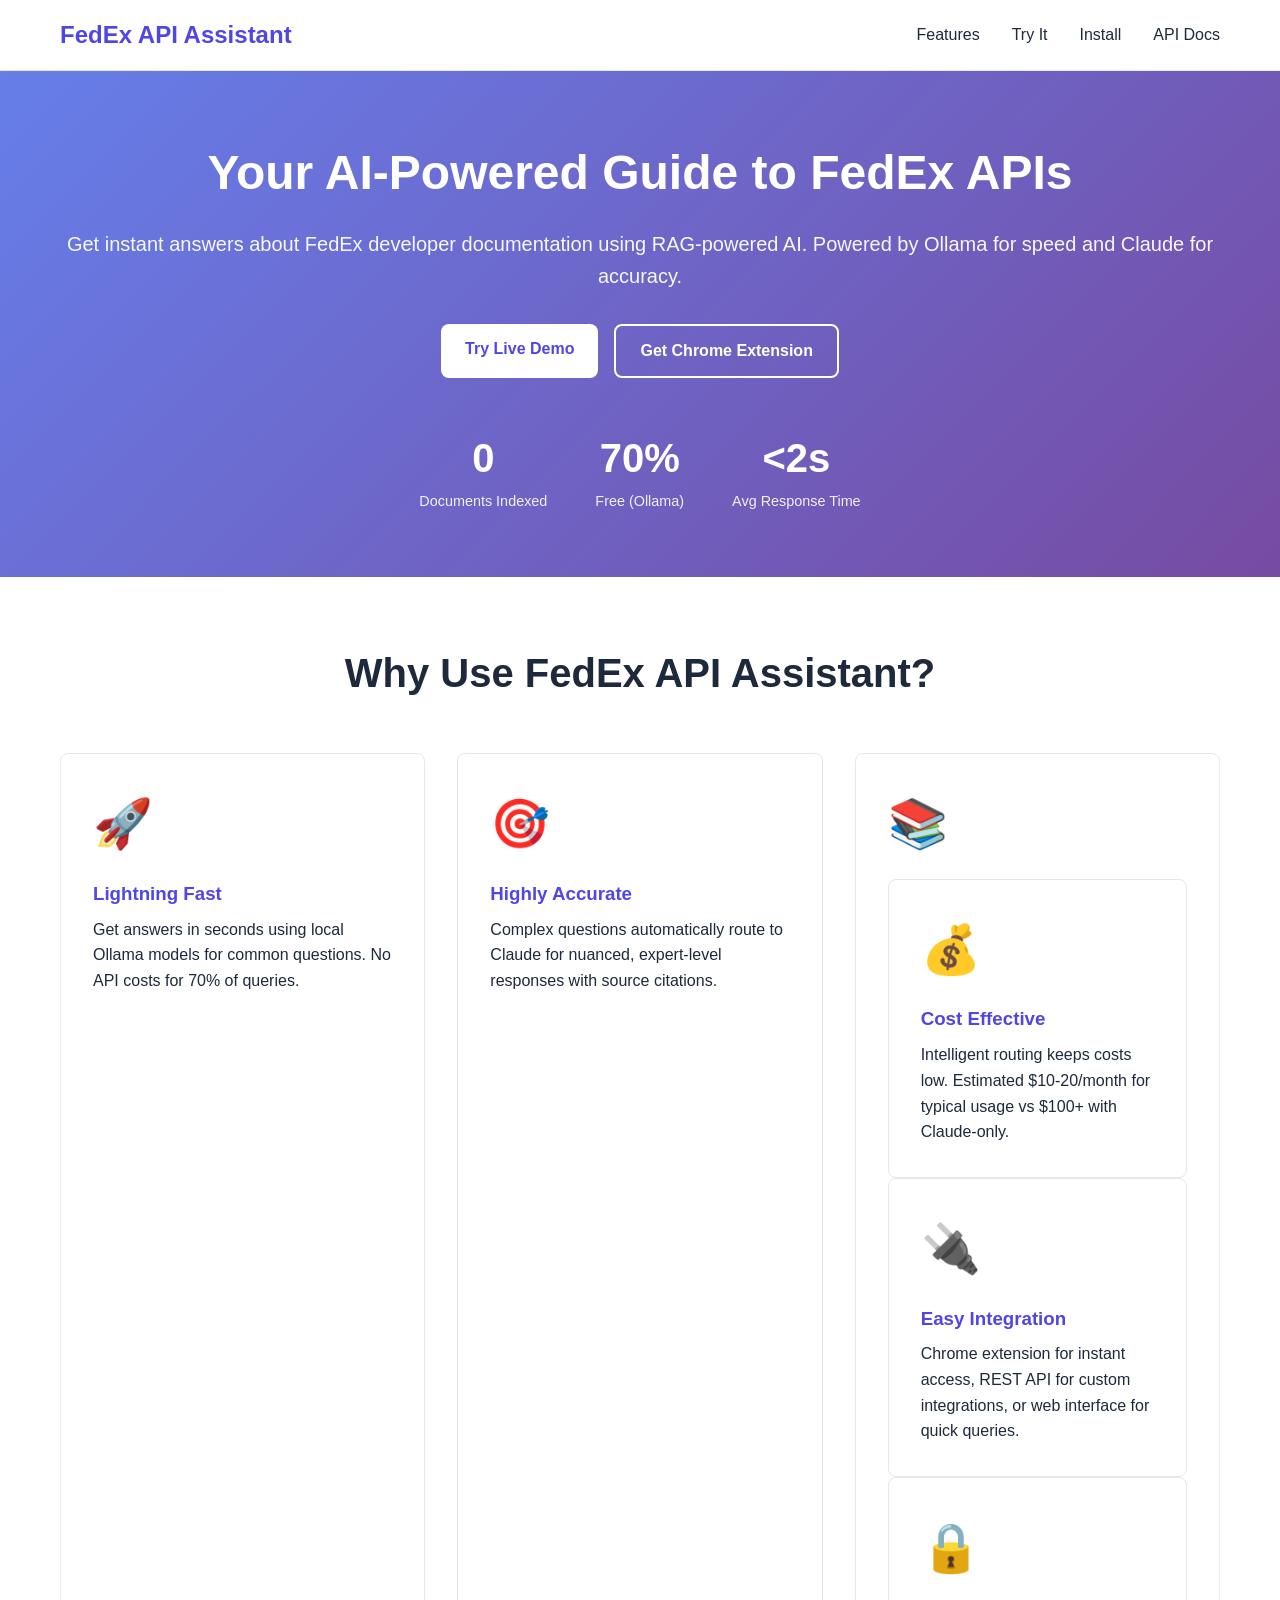
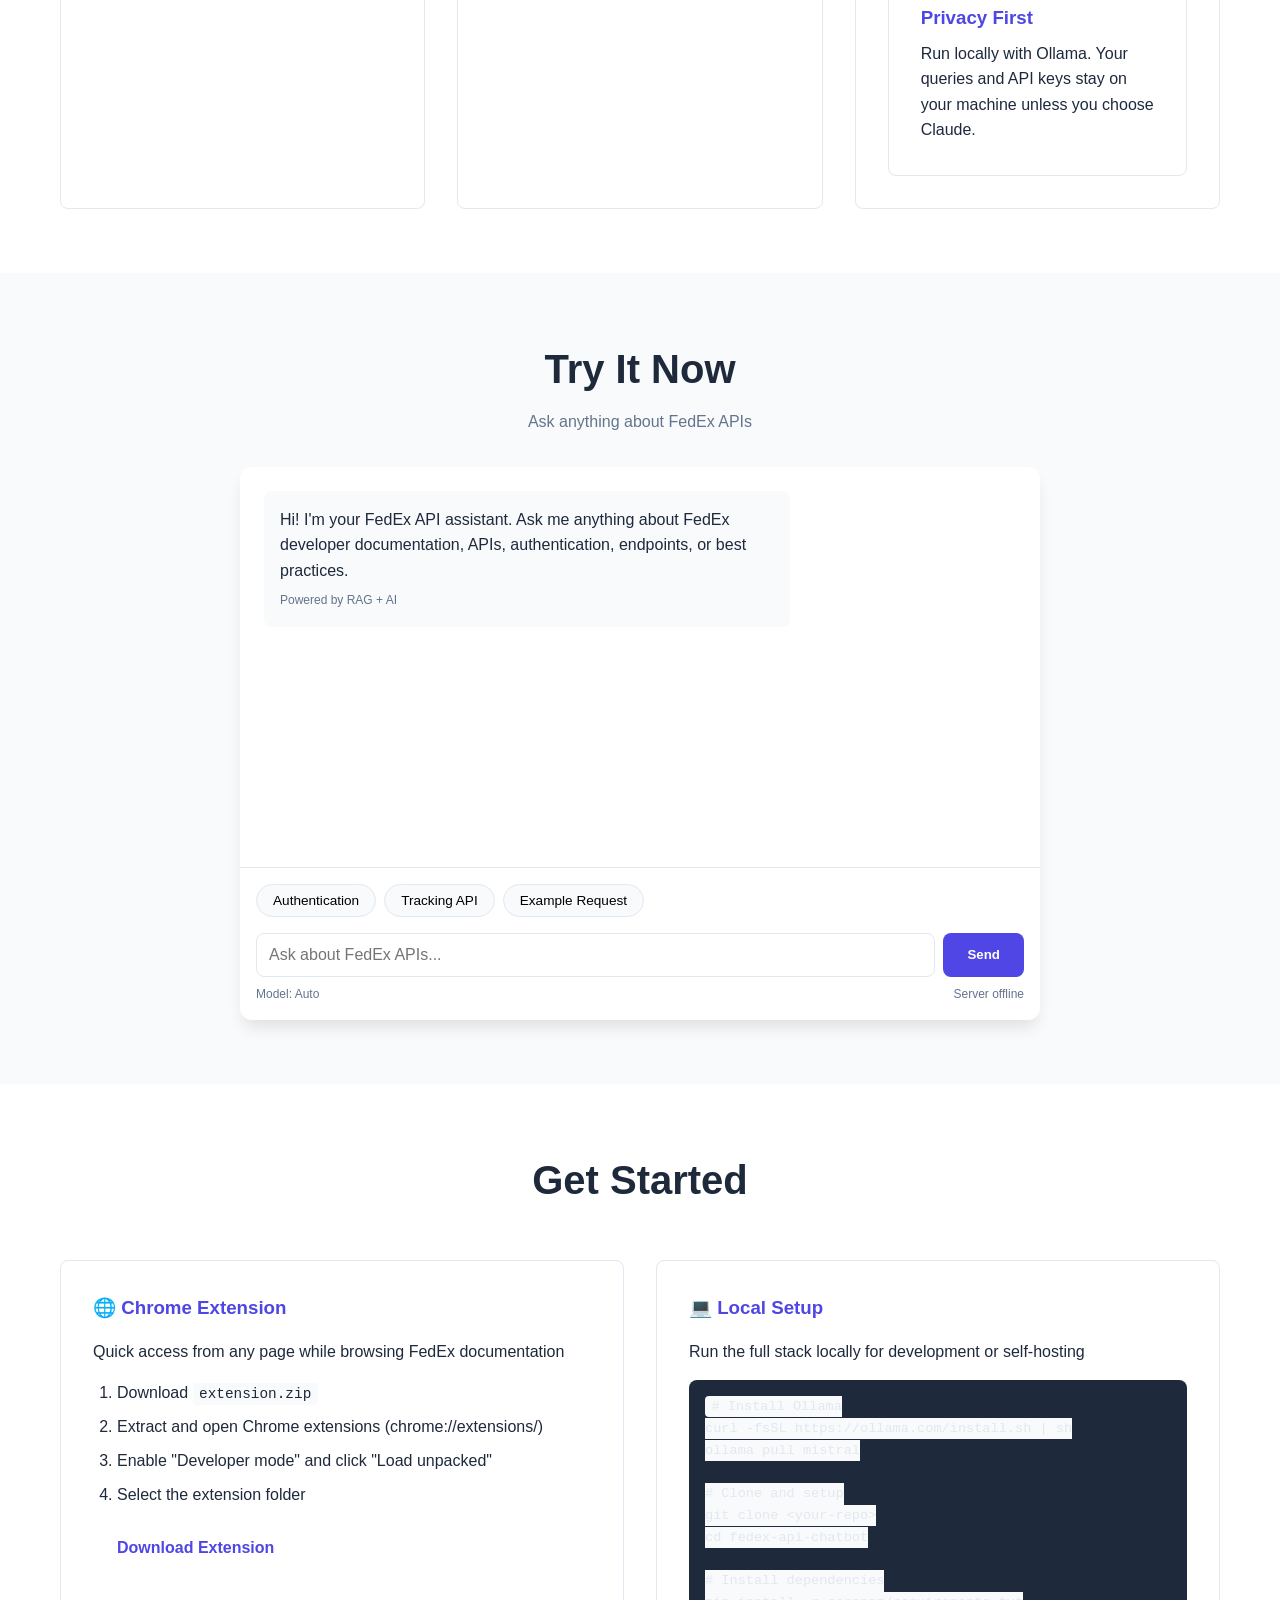
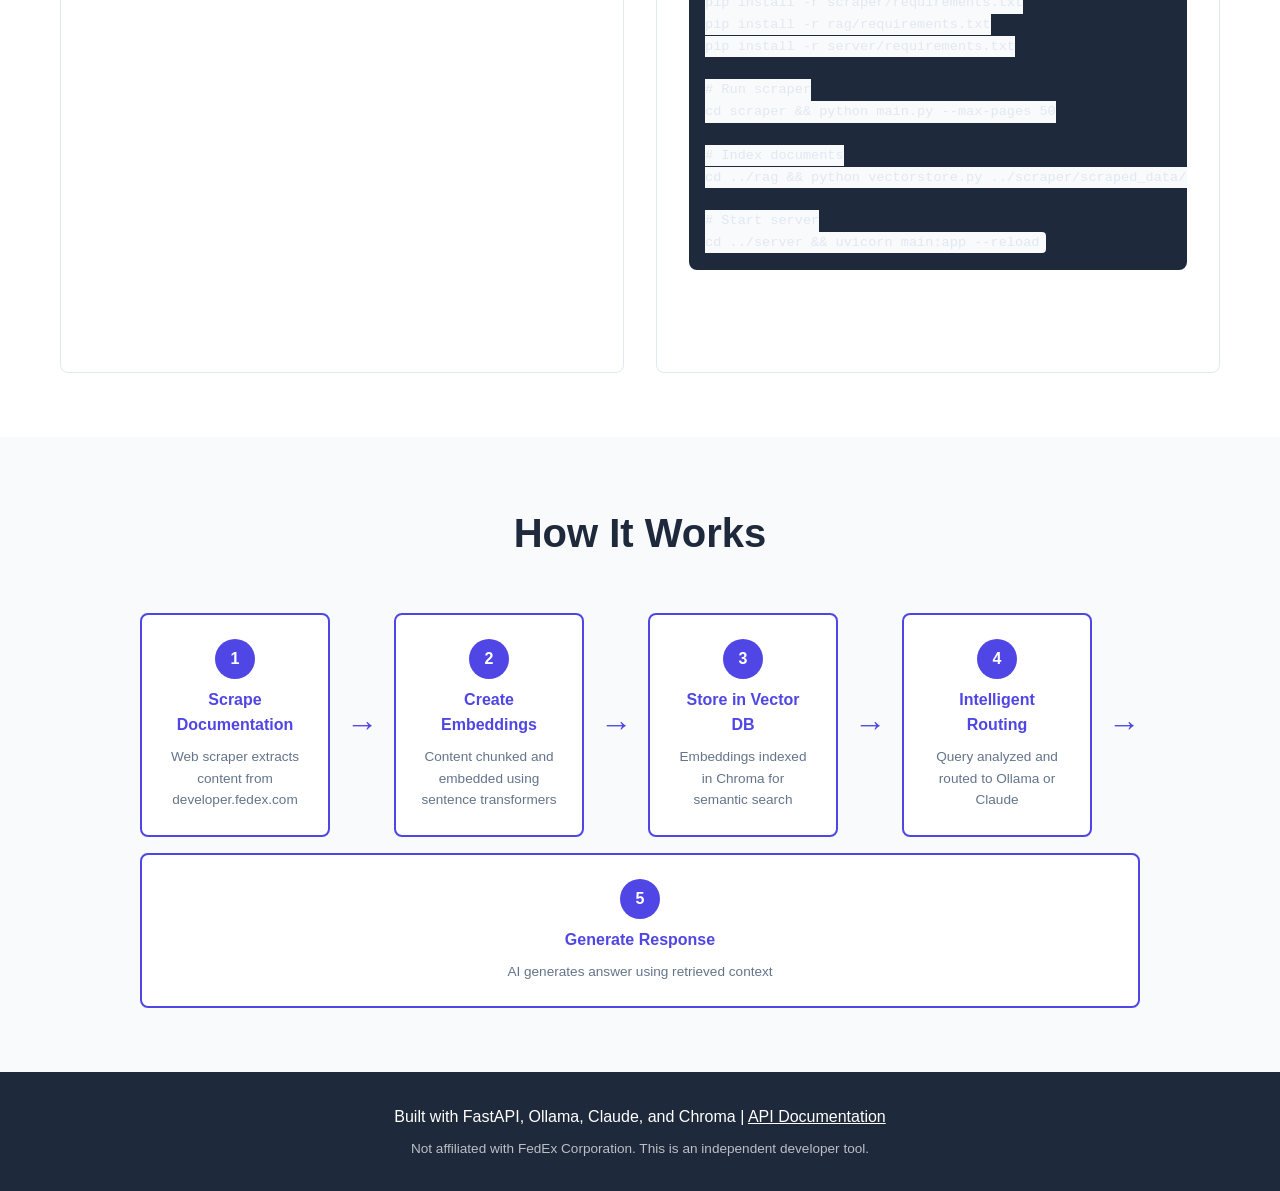
==== portal/index.html @ d1d03eff "Initial commit: Complete FedEx API Chatbot with RAG and intelligent routing - Web scraper for develo" ====
<!DOCTYPE html>
<html lang="en">
<head>
    <meta charset="UTF-8">
    <meta name="viewport" content="width=device-width, initial-scale=1.0">
    <title>FedEx API Assistant - Developer Chatbot</title>
    <link rel="stylesheet" href="styles.css">
</head>
<body>
    <nav class="navbar">
        <div class="container">
            <div class="nav-brand">
                <h1>FedEx API Assistant</h1>
            </div>
            <div class="nav-links">
                <a href="#features">Features</a>
                <a href="#demo">Try It</a>
                <a href="#install">Install</a>
                <a href="http://localhost:8000/docs" target="_blank">API Docs</a>
            </div>
        </div>
    </nav>

    <section class="hero">
        <div class="container">
            <div class="hero-content">
                <h2>Your AI-Powered Guide to FedEx APIs</h2>
                <p class="hero-subtitle">Get instant answers about FedEx developer documentation using RAG-powered AI. Powered by Ollama for speed and Claude for accuracy.</p>
                <div class="hero-buttons">
                    <a href="#demo" class="btn btn-primary">Try Live Demo</a>
                    <a href="#install" class="btn btn-secondary">Get Chrome Extension</a>
                </div>
            </div>
            <div class="hero-stats">
                <div class="stat">
                    <div class="stat-number" id="docs-count">0</div>
                    <div class="stat-label">Documents Indexed</div>
                </div>
                <div class="stat">
                    <div class="stat-number">70%</div>
                    <div class="stat-label">Free (Ollama)</div>
                </div>
                <div class="stat">
                    <div class="stat-number">&lt;2s</div>
                    <div class="stat-label">Avg Response Time</div>
                </div>
            </div>
        </div>
    </section>

    <section id="features" class="features">
        <div class="container">
            <h2>Why Use FedEx API Assistant?</h2>
            <div class="features-grid">
                <div class="feature-card">
                    <div class="feature-icon">🚀</div>
                    <h3>Lightning Fast</h3>
                    <p>Get answers in seconds using local Ollama models for common questions. No API costs for 70% of queries.</p>
                </div>
                <div class="feature-card">
                    <div class="feature-icon">🎯</div>
                    <h3>Highly Accurate</h3>
                    <p>Complex questions automatically route to Claude for nuanced, expert-level responses with source citations.</p>
                </div>
                <div class="feature-card">
                    <div class="feature-icon">📚</div>
                    <div class="feature-card">
                    <div class="feature-icon">💰</div>
                    <h3>Cost Effective</h3>
                    <p>Intelligent routing keeps costs low. Estimated $10-20/month for typical usage vs $100+ with Claude-only.</p>
                </div>
                <div class="feature-card">
                    <div class="feature-icon">🔌</div>
                    <h3>Easy Integration</h3>
                    <p>Chrome extension for instant access, REST API for custom integrations, or web interface for quick queries.</p>
                </div>
                <div class="feature-card">
                    <div class="feature-icon">🔒</div>
                    <h3>Privacy First</h3>
                    <p>Run locally with Ollama. Your queries and API keys stay on your machine unless you choose Claude.</p>
                </div>
            </div>
        </div>
    </section>

    <section id="demo" class="demo">
        <div class="container">
            <h2>Try It Now</h2>
            <p class="section-subtitle">Ask anything about FedEx APIs</p>

            <div class="chat-container">
                <div class="chat-messages" id="chat-messages">
                    <div class="message assistant">
                        <div class="message-content">
                            <p>Hi! I'm your FedEx API assistant. Ask me anything about FedEx developer documentation, APIs, authentication, endpoints, or best practices.</p>
                            <p class="message-meta">Powered by RAG + AI</p>
                        </div>
                    </div>
                </div>

                <div class="chat-input-container">
                    <div class="quick-questions">
                        <button class="quick-q" data-q="How do I authenticate with the FedEx API?">Authentication</button>
                        <button class="quick-q" data-q="What is the tracking API endpoint?">Tracking API</button>
                        <button class="quick-q" data-q="Show me an example shipment request">Example Request</button>
                    </div>
                    <div class="chat-input-wrapper">
                        <input
                            type="text"
                            id="chat-input"
                            placeholder="Ask about FedEx APIs..."
                            autocomplete="off"
                        />
                        <button id="send-btn" class="send-btn">
                            <span>Send</span>
                        </button>
                    </div>
                    <div class="input-meta">
                        <span id="model-indicator">Model: Auto</span>
                        <span id="status-indicator">Ready</span>
                    </div>
                </div>
            </div>
        </div>
    </section>

    <section id="install" class="install">
        <div class="container">
            <h2>Get Started</h2>

            <div class="install-options">
                <div class="install-card">
                    <h3>🌐 Chrome Extension</h3>
                    <p>Quick access from any page while browsing FedEx documentation</p>
                    <ol>
                        <li>Download <code>extension.zip</code></li>
                        <li>Extract and open Chrome extensions (chrome://extensions/)</li>
                        <li>Enable "Developer mode" and click "Load unpacked"</li>
                        <li>Select the extension folder</li>
                    </ol>
                    <a href="../extension.zip" class="btn btn-primary" download>Download Extension</a>
                </div>

                <div class="install-card">
                    <h3>💻 Local Setup</h3>
                    <p>Run the full stack locally for development or self-hosting</p>
                    <div class="code-block">
<pre><code># Install Ollama
curl -fsSL https://ollama.com/install.sh | sh
ollama pull mistral

# Clone and setup
git clone &lt;your-repo&gt;
cd fedex-api-chatbot

# Install dependencies
pip install -r scraper/requirements.txt
pip install -r rag/requirements.txt
pip install -r server/requirements.txt

# Run scraper
cd scraper && python main.py --max-pages 50

# Index documents
cd ../rag && python vectorstore.py ../scraper/scraped_data/chunked_data.json

# Start server
cd ../server && uvicorn main:app --reload</code></pre>
                    </div>
                    <a href="https://github.com/jclaeson/fedex-api-chatbot" class="btn btn-secondary" target="_blank">View on GitHub</a>
                </div>
            </div>
        </div>
    </section>

    <section class="architecture">
        <div class="container">
            <h2>How It Works</h2>
            <div class="arch-diagram">
                <div class="arch-step">
                    <div class="arch-number">1</div>
                    <h4>Scrape Documentation</h4>
                    <p>Web scraper extracts content from developer.fedex.com</p>
                </div>
                <div class="arch-arrow">→</div>
                <div class="arch-step">
                    <div class="arch-number">2</div>
                    <h4>Create Embeddings</h4>
                    <p>Content chunked and embedded using sentence transformers</p>
                </div>
                <div class="arch-arrow">→</div>
                <div class="arch-step">
                    <div class="arch-number">3</div>
                    <h4>Store in Vector DB</h4>
                    <p>Embeddings indexed in Chroma for semantic search</p>
                </div>
                <div class="arch-arrow">→</div>
                <div class="arch-step">
                    <div class="arch-number">4</div>
                    <h4>Intelligent Routing</h4>
                    <p>Query analyzed and routed to Ollama or Claude</p>
                </div>
                <div class="arch-arrow">→</div>
                <div class="arch-step">
                    <div class="arch-number">5</div>
                    <h4>Generate Response</h4>
                    <p>AI generates answer using retrieved context</p>
                </div>
            </div>
        </div>
    </section>

    <footer class="footer">
        <div class="container">
            <p>Built with FastAPI, Ollama, Claude, and Chroma | <a href="http://localhost:8000/docs" target="_blank">API Documentation</a></p>
            <p class="footer-note">Not affiliated with FedEx Corporation. This is an independent developer tool.</p>
        </div>
    </footer>

    <script src="app.js"></script>
</body>
</html>
---- portal/styles.css ----
:root {
    --primary: #4f46e5;
    --primary-dark: #4338ca;
    --secondary: #64748b;
    --success: #10b981;
    --bg: #ffffff;
    --bg-alt: #f8fafc;
    --text: #1e293b;
    --text-light: #64748b;
    --border: #e2e8f0;
    --shadow: 0 1px 3px 0 rgba(0, 0, 0, 0.1);
    --shadow-lg: 0 10px 15px -3px rgba(0, 0, 0, 0.1);
}

* {
    margin: 0;
    padding: 0;
    box-sizing: border-box;
}

body {
    font-family: -apple-system, BlinkMacSystemFont, 'Segoe UI', Roboto, Oxygen, Ubuntu, sans-serif;
    line-height: 1.6;
    color: var(--text);
    background: var(--bg);
}

.container {
    max-width: 1200px;
    margin: 0 auto;
    padding: 0 20px;
}

/* Navbar */
.navbar {
    background: var(--bg);
    border-bottom: 1px solid var(--border);
    padding: 1rem 0;
    position: sticky;
    top: 0;
    z-index: 100;
}

.navbar .container {
    display: flex;
    justify-content: space-between;
    align-items: center;
}

.nav-brand h1 {
    font-size: 1.5rem;
    color: var(--primary);
}

.nav-links {
    display: flex;
    gap: 2rem;
}

.nav-links a {
    color: var(--text);
    text-decoration: none;
    font-weight: 500;
    transition: color 0.2s;
}

.nav-links a:hover {
    color: var(--primary);
}

/* Hero */
.hero {
    padding: 4rem 0;
    background: linear-gradient(135deg, #667eea 0%, #764ba2 100%);
    color: white;
}

.hero-content {
    text-align: center;
    margin-bottom: 3rem;
}

.hero h2 {
    font-size: 3rem;
    margin-bottom: 1rem;
}

.hero-subtitle {
    font-size: 1.25rem;
    margin-bottom: 2rem;
    opacity: 0.95;
}

.hero-buttons {
    display: flex;
    gap: 1rem;
    justify-content: center;
    flex-wrap: wrap;
}

.btn {
    padding: 0.75rem 1.5rem;
    border-radius: 0.5rem;
    text-decoration: none;
    font-weight: 600;
    transition: all 0.2s;
    display: inline-block;
    border: none;
    cursor: pointer;
    font-size: 1rem;
}

.btn-primary {
    background: white;
    color: var(--primary);
}

.btn-primary:hover {
    transform: translateY(-2px);
    box-shadow: var(--shadow-lg);
}

.btn-secondary {
    background: transparent;
    color: white;
    border: 2px solid white;
}

.btn-secondary:hover {
    background: white;
    color: var(--primary);
}

.hero-stats {
    display: flex;
    justify-content: center;
    gap: 3rem;
    flex-wrap: wrap;
}

.stat {
    text-align: center;
}

.stat-number {
    font-size: 2.5rem;
    font-weight: bold;
}

.stat-label {
    opacity: 0.9;
    font-size: 0.9rem;
}

/* Features */
.features {
    padding: 4rem 0;
}

.features h2 {
    text-align: center;
    font-size: 2.5rem;
    margin-bottom: 3rem;
}

.features-grid {
    display: grid;
    grid-template-columns: repeat(auto-fit, minmax(300px, 1fr));
    gap: 2rem;
}

.feature-card {
    padding: 2rem;
    border-radius: 0.5rem;
    border: 1px solid var(--border);
    background: var(--bg);
    transition: all 0.2s;
}

.feature-card:hover {
    box-shadow: var(--shadow-lg);
    transform: translateY(-4px);
}

.feature-icon {
    font-size: 3rem;
    margin-bottom: 1rem;
}

.feature-card h3 {
    margin-bottom: 0.5rem;
    color: var(--primary);
}

/* Demo Section */
.demo {
    padding: 4rem 0;
    background: var(--bg-alt);
}

.demo h2 {
    text-align: center;
    font-size: 2.5rem;
    margin-bottom: 0.5rem;
}

.section-subtitle {
    text-align: center;
    color: var(--text-light);
    margin-bottom: 2rem;
}

.chat-container {
    max-width: 800px;
    margin: 0 auto;
    background: white;
    border-radius: 0.75rem;
    box-shadow: var(--shadow-lg);
    overflow: hidden;
}

.chat-messages {
    height: 400px;
    overflow-y: auto;
    padding: 1.5rem;
    display: flex;
    flex-direction: column;
    gap: 1rem;
}

.message {
    display: flex;
    gap: 0.75rem;
}

.message.user {
    justify-content: flex-end;
}

.message-content {
    max-width: 70%;
    padding: 1rem;
    border-radius: 0.5rem;
}

.message.user .message-content {
    background: var(--primary);
    color: white;
}

.message.assistant .message-content {
    background: var(--bg-alt);
}

.message-meta {
    font-size: 0.75rem;
    color: var(--text-light);
    margin-top: 0.5rem;
}

.message.user .message-meta {
    color: rgba(255, 255, 255, 0.8);
}

.message-sources {
    margin-top: 0.75rem;
    padding-top: 0.75rem;
    border-top: 1px solid var(--border);
}

.message-sources h4 {
    font-size: 0.85rem;
    margin-bottom: 0.5rem;
    color: var(--text-light);
}

.source-link {
    display: block;
    font-size: 0.85rem;
    color: var(--primary);
    text-decoration: none;
    margin-bottom: 0.25rem;
}

.source-link:hover {
    text-decoration: underline;
}

.chat-input-container {
    border-top: 1px solid var(--border);
    padding: 1rem;
}

.quick-questions {
    display: flex;
    gap: 0.5rem;
    margin-bottom: 1rem;
    flex-wrap: wrap;
}

.quick-q {
    padding: 0.5rem 1rem;
    background: var(--bg-alt);
    border: 1px solid var(--border);
    border-radius: 2rem;
    cursor: pointer;
    font-size: 0.85rem;
    transition: all 0.2s;
}

.quick-q:hover {
    background: var(--primary);
    color: white;
    border-color: var(--primary);
}

.chat-input-wrapper {
    display: flex;
    gap: 0.5rem;
}

#chat-input {
    flex: 1;
    padding: 0.75rem;
    border: 1px solid var(--border);
    border-radius: 0.5rem;
    font-size: 1rem;
}

#chat-input:focus {
    outline: none;
    border-color: var(--primary);
}

.send-btn {
    padding: 0.75rem 1.5rem;
    background: var(--primary);
    color: white;
    border: none;
    border-radius: 0.5rem;
    cursor: pointer;
    font-weight: 600;
    transition: background 0.2s;
}

.send-btn:hover {
    background: var(--primary-dark);
}

.send-btn:disabled {
    opacity: 0.5;
    cursor: not-allowed;
}

.input-meta {
    display: flex;
    justify-content: space-between;
    margin-top: 0.5rem;
    font-size: 0.75rem;
    color: var(--text-light);
}

.loading-indicator {
    display: inline-block;
    width: 1rem;
    height: 1rem;
    border: 2px solid var(--border);
    border-top-color: var(--primary);
    border-radius: 50%;
    animation: spin 0.6s linear infinite;
}

@keyframes spin {
    to { transform: rotate(360deg); }
}

/* Install */
.install {
    padding: 4rem 0;
}

.install h2 {
    text-align: center;
    font-size: 2.5rem;
    margin-bottom: 3rem;
}

.install-options {
    display: grid;
    grid-template-columns: repeat(auto-fit, minmax(400px, 1fr));
    gap: 2rem;
}

.install-card {
    padding: 2rem;
    border: 1px solid var(--border);
    border-radius: 0.5rem;
    background: var(--bg);
}

.install-card h3 {
    margin-bottom: 1rem;
    color: var(--primary);
}

.install-card ol {
    margin: 1rem 0 1rem 1.5rem;
}

.install-card li {
    margin-bottom: 0.5rem;
}

.code-block {
    background: #1e293b;
    color: #e2e8f0;
    padding: 1rem;
    border-radius: 0.5rem;
    overflow-x: auto;
    margin: 1rem 0;
}

.code-block code {
    font-family: 'Courier New', monospace;
    font-size: 0.85rem;
}

code {
    background: var(--bg-alt);
    padding: 0.2rem 0.4rem;
    border-radius: 0.25rem;
    font-family: 'Courier New', monospace;
    font-size: 0.9rem;
}

/* Architecture */
.architecture {
    padding: 4rem 0;
    background: var(--bg-alt);
}

.architecture h2 {
    text-align: center;
    font-size: 2.5rem;
    margin-bottom: 3rem;
}

.arch-diagram {
    display: flex;
    align-items: center;
    justify-content: center;
    gap: 1rem;
    flex-wrap: wrap;
    max-width: 1000px;
    margin: 0 auto;
}

.arch-step {
    flex: 1;
    min-width: 150px;
    text-align: center;
    padding: 1.5rem;
    background: white;
    border-radius: 0.5rem;
    border: 2px solid var(--primary);
}

.arch-number {
    width: 2.5rem;
    height: 2.5rem;
    background: var(--primary);
    color: white;
    border-radius: 50%;
    display: flex;
    align-items: center;
    justify-content: center;
    font-weight: bold;
    margin: 0 auto 0.5rem;
}

.arch-step h4 {
    margin-bottom: 0.5rem;
    color: var(--primary);
}

.arch-step p {
    font-size: 0.85rem;
    color: var(--text-light);
}

.arch-arrow {
    font-size: 2rem;
    color: var(--primary);
    font-weight: bold;
}

/* Footer */
.footer {
    background: var(--text);
    color: white;
    padding: 2rem 0;
    text-align: center;
}

.footer a {
    color: white;
    text-decoration: underline;
}

.footer-note {
    margin-top: 0.5rem;
    opacity: 0.7;
    font-size: 0.85rem;
}

/* Responsive */
@media (max-width: 768px) {
    .hero h2 {
        font-size: 2rem;
    }

    .hero-subtitle {
        font-size: 1rem;
    }

    .features h2, .demo h2, .install h2, .architecture h2 {
        font-size: 2rem;
    }

    .arch-arrow {
        display: none;
    }

    .install-options {
        grid-template-columns: 1fr;
    }

    .message-content {
        max-width: 85%;
    }

    .nav-links {
        gap: 1rem;
    }
}
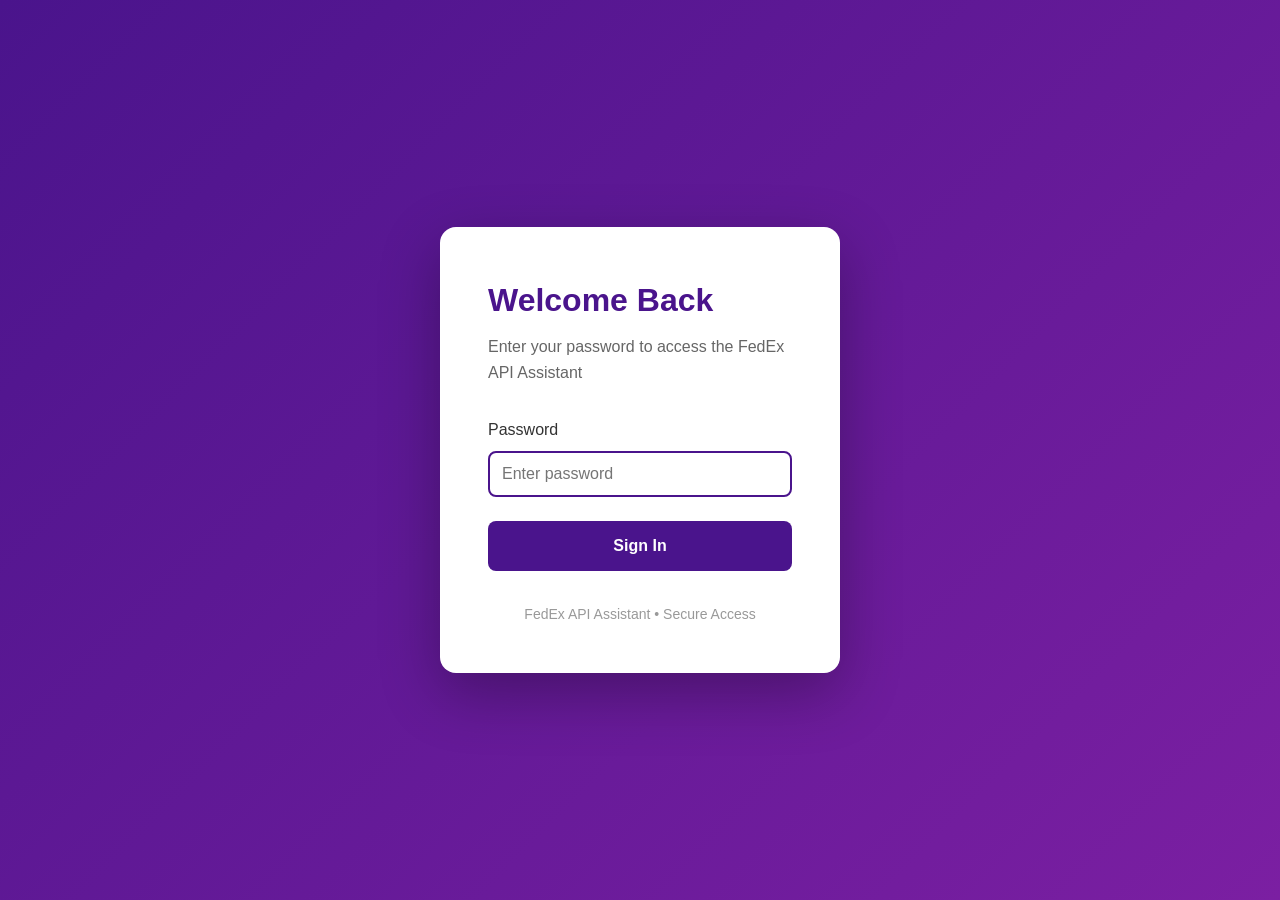
==== commit 3883c9c4: "Add RAG pipeline, admin scraper controls, auth, and Azure deployment" ====
--- a/portal/index.html
+++ b/portal/index.html
@@ -1,222 +1,73 @@
-<!DOCTYPE html>
-<html lang="en">
-<head>
-    <meta charset="UTF-8">
-    <meta name="viewport" content="width=device-width, initial-scale=1.0">
-    <title>FedEx API Assistant - Developer Chatbot</title>
-    <link rel="stylesheet" href="styles.css">
-</head>
-<body>
-    <nav class="navbar">
-        <div class="container">
-            <div class="nav-brand">
-                <h1>FedEx API Assistant</h1>
-            </div>
-            <div class="nav-links">
-                <a href="#features">Features</a>
-                <a href="#demo">Try It</a>
-                <a href="#install">Install</a>
-                <a href="http://localhost:8000/docs" target="_blank">API Docs</a>
-            </div>
-        </div>
-    </nav>
-
-    <section class="hero">
-        <div class="container">
-            <div class="hero-content">
-                <h2>Your AI-Powered Guide to FedEx APIs</h2>
-                <p class="hero-subtitle">Get instant answers about FedEx developer documentation using RAG-powered AI. Powered by Ollama for speed and Claude for accuracy.</p>
-                <div class="hero-buttons">
-                    <a href="#demo" class="btn btn-primary">Try Live Demo</a>
-                    <a href="#install" class="btn btn-secondary">Get Chrome Extension</a>
-                </div>
-            </div>
-            <div class="hero-stats">
-                <div class="stat">
-                    <div class="stat-number" id="docs-count">0</div>
-                    <div class="stat-label">Documents Indexed</div>
-                </div>
-                <div class="stat">
-                    <div class="stat-number">70%</div>
-                    <div class="stat-label">Free (Ollama)</div>
-                </div>
-                <div class="stat">
-                    <div class="stat-number">&lt;2s</div>
-                    <div class="stat-label">Avg Response Time</div>
-                </div>
-            </div>
-        </div>
-    </section>
-
-    <section id="features" class="features">
-        <div class="container">
-            <h2>Why Use FedEx API Assistant?</h2>
-            <div class="features-grid">
-                <div class="feature-card">
-                    <div class="feature-icon">🚀</div>
-                    <h3>Lightning Fast</h3>
-                    <p>Get answers in seconds using local Ollama models for common questions. No API costs for 70% of queries.</p>
-                </div>
-                <div class="feature-card">
-                    <div class="feature-icon">🎯</div>
-                    <h3>Highly Accurate</h3>
-                    <p>Complex questions automatically route to Claude for nuanced, expert-level responses with source citations.</p>
-                </div>
-                <div class="feature-card">
-                    <div class="feature-icon">📚</div>
-                    <div class="feature-card">
-                    <div class="feature-icon">💰</div>
-                    <h3>Cost Effective</h3>
-                    <p>Intelligent routing keeps costs low. Estimated $10-20/month for typical usage vs $100+ with Claude-only.</p>
-                </div>
-                <div class="feature-card">
-                    <div class="feature-icon">🔌</div>
-                    <h3>Easy Integration</h3>
-                    <p>Chrome extension for instant access, REST API for custom integrations, or web interface for quick queries.</p>
-                </div>
-                <div class="feature-card">
-                    <div class="feature-icon">🔒</div>
-                    <h3>Privacy First</h3>
-                    <p>Run locally with Ollama. Your queries and API keys stay on your machine unless you choose Claude.</p>
-                </div>
-            </div>
-        </div>
-    </section>
-
-    <section id="demo" class="demo">
-        <div class="container">
-            <h2>Try It Now</h2>
-            <p class="section-subtitle">Ask anything about FedEx APIs</p>
-
-            <div class="chat-container">
-                <div class="chat-messages" id="chat-messages">
-                    <div class="message assistant">
-                        <div class="message-content">
-                            <p>Hi! I'm your FedEx API assistant. Ask me anything about FedEx developer documentation, APIs, authentication, endpoints, or best practices.</p>
-                            <p class="message-meta">Powered by RAG + AI</p>
-                        </div>
-                    </div>
-                </div>
-
-                <div class="chat-input-container">
-                    <div class="quick-questions">
-                        <button class="quick-q" data-q="How do I authenticate with the FedEx API?">Authentication</button>
-                        <button class="quick-q" data-q="What is the tracking API endpoint?">Tracking API</button>
-                        <button class="quick-q" data-q="Show me an example shipment request">Example Request</button>
-                    </div>
-                    <div class="chat-input-wrapper">
-                        <input
-                            type="text"
-                            id="chat-input"
-                            placeholder="Ask about FedEx APIs..."
-                            autocomplete="off"
-                        />
-                        <button id="send-btn" class="send-btn">
-                            <span>Send</span>
-                        </button>
-                    </div>
-                    <div class="input-meta">
-                        <span id="model-indicator">Model: Auto</span>
-                        <span id="status-indicator">Ready</span>
-                    </div>
-                </div>
-            </div>
-        </div>
-    </section>
-
-    <section id="install" class="install">
-        <div class="container">
-            <h2>Get Started</h2>
-
-            <div class="install-options">
-                <div class="install-card">
-                    <h3>🌐 Chrome Extension</h3>
-                    <p>Quick access from any page while browsing FedEx documentation</p>
-                    <ol>
-                        <li>Download <code>extension.zip</code></li>
-                        <li>Extract and open Chrome extensions (chrome://extensions/)</li>
-                        <li>Enable "Developer mode" and click "Load unpacked"</li>
-                        <li>Select the extension folder</li>
-                    </ol>
-                    <a href="../extension.zip" class="btn btn-primary" download>Download Extension</a>
-                </div>
-
-                <div class="install-card">
-                    <h3>💻 Local Setup</h3>
-                    <p>Run the full stack locally for development or self-hosting</p>
-                    <div class="code-block">
-<pre><code># Install Ollama
-curl -fsSL https://ollama.com/install.sh | sh
-ollama pull mistral
-
-# Clone and setup
-git clone &lt;your-repo&gt;
-cd fedex-api-chatbot
-
-# Install dependencies
-pip install -r scraper/requirements.txt
-pip install -r rag/requirements.txt
-pip install -r server/requirements.txt
-
-# Run scraper
-cd scraper && python main.py --max-pages 50
-
-# Index documents
-cd ../rag && python vectorstore.py ../scraper/scraped_data/chunked_data.json
-
-# Start server
-cd ../server && uvicorn main:app --reload</code></pre>
-                    </div>
-                    <a href="https://github.com/jclaeson/fedex-api-chatbot" class="btn btn-secondary" target="_blank">View on GitHub</a>
-                </div>
-            </div>
-        </div>
-    </section>
-
-    <section class="architecture">
-        <div class="container">
-            <h2>How It Works</h2>
-            <div class="arch-diagram">
-                <div class="arch-step">
-                    <div class="arch-number">1</div>
-                    <h4>Scrape Documentation</h4>
-                    <p>Web scraper extracts content from developer.fedex.com</p>
-                </div>
-                <div class="arch-arrow">→</div>
-                <div class="arch-step">
-                    <div class="arch-number">2</div>
-                    <h4>Create Embeddings</h4>
-                    <p>Content chunked and embedded using sentence transformers</p>
-                </div>
-                <div class="arch-arrow">→</div>
-                <div class="arch-step">
-                    <div class="arch-number">3</div>
-                    <h4>Store in Vector DB</h4>
-                    <p>Embeddings indexed in Chroma for semantic search</p>
-                </div>
-                <div class="arch-arrow">→</div>
-                <div class="arch-step">
-                    <div class="arch-number">4</div>
-                    <h4>Intelligent Routing</h4>
-                    <p>Query analyzed and routed to Ollama or Claude</p>
-                </div>
-                <div class="arch-arrow">→</div>
-                <div class="arch-step">
-                    <div class="arch-number">5</div>
-                    <h4>Generate Response</h4>
-                    <p>AI generates answer using retrieved context</p>
-                </div>
-            </div>
-        </div>
-    </section>
-
-    <footer class="footer">
-        <div class="container">
-            <p>Built with FastAPI, Ollama, Claude, and Chroma | <a href="http://localhost:8000/docs" target="_blank">API Documentation</a></p>
-            <p class="footer-note">Not affiliated with FedEx Corporation. This is an independent developer tool.</p>
-        </div>
-    </footer>
-
-    <script src="app.js"></script>
-</body>
-</html>
+<!DOCTYPE html>
+<html lang="en">
+<head>
+    <meta charset="UTF-8">
+    <meta name="viewport" content="width=device-width, initial-scale=1.0">
+    <title>FedEx API Assistant</title>
+    <style>
+        body {
+            margin: 0;
+            padding: 0;
+            display: flex;
+            justify-content: center;
+            align-items: center;
+            min-height: 100vh;
+            background: linear-gradient(135deg, #4a148c 0%, #7b1fa2 100%);
+            font-family: -apple-system, BlinkMacSystemFont, 'Segoe UI', Roboto, Oxygen, Ubuntu, Cantarell, sans-serif;
+        }
+        .loader {
+            text-align: center;
+            color: white;
+        }
+        .spinner {
+            border: 4px solid rgba(255, 255, 255, 0.3);
+            border-radius: 50%;
+            border-top: 4px solid white;
+            width: 40px;
+            height: 40px;
+            animation: spin 1s linear infinite;
+            margin: 0 auto 1rem;
+        }
+        @keyframes spin {
+            0% { transform: rotate(0deg); }
+            100% { transform: rotate(360deg); }
+        }
+    </style>
+</head>
+<body>
+    <div class="loader">
+        <div class="spinner"></div>
+        <p>Loading FedEx API Assistant...</p>
+    </div>
+
+    <script>
+        // Check if user is authenticated
+        function isAuthenticated() {
+            const authToken = localStorage.getItem('fedex_api_auth');
+            const expiryTime = localStorage.getItem('fedex_api_auth_expiry');
+
+            if (!authToken || !expiryTime) {
+                return false;
+            }
+
+            // Check if expired
+            if (Date.now() > parseInt(expiryTime)) {
+                localStorage.removeItem('fedex_api_auth');
+                localStorage.removeItem('fedex_api_auth_expiry');
+                return false;
+            }
+
+            return true;
+        }
+
+        // Check authentication and redirect
+        if (isAuthenticated()) {
+            // User is authenticated, go to main portal
+            window.location.href = 'home.html';
+        } else {
+            // User is not authenticated, go to login
+            window.location.href = 'login.html';
+        }
+    </script>
+</body>
+</html>
